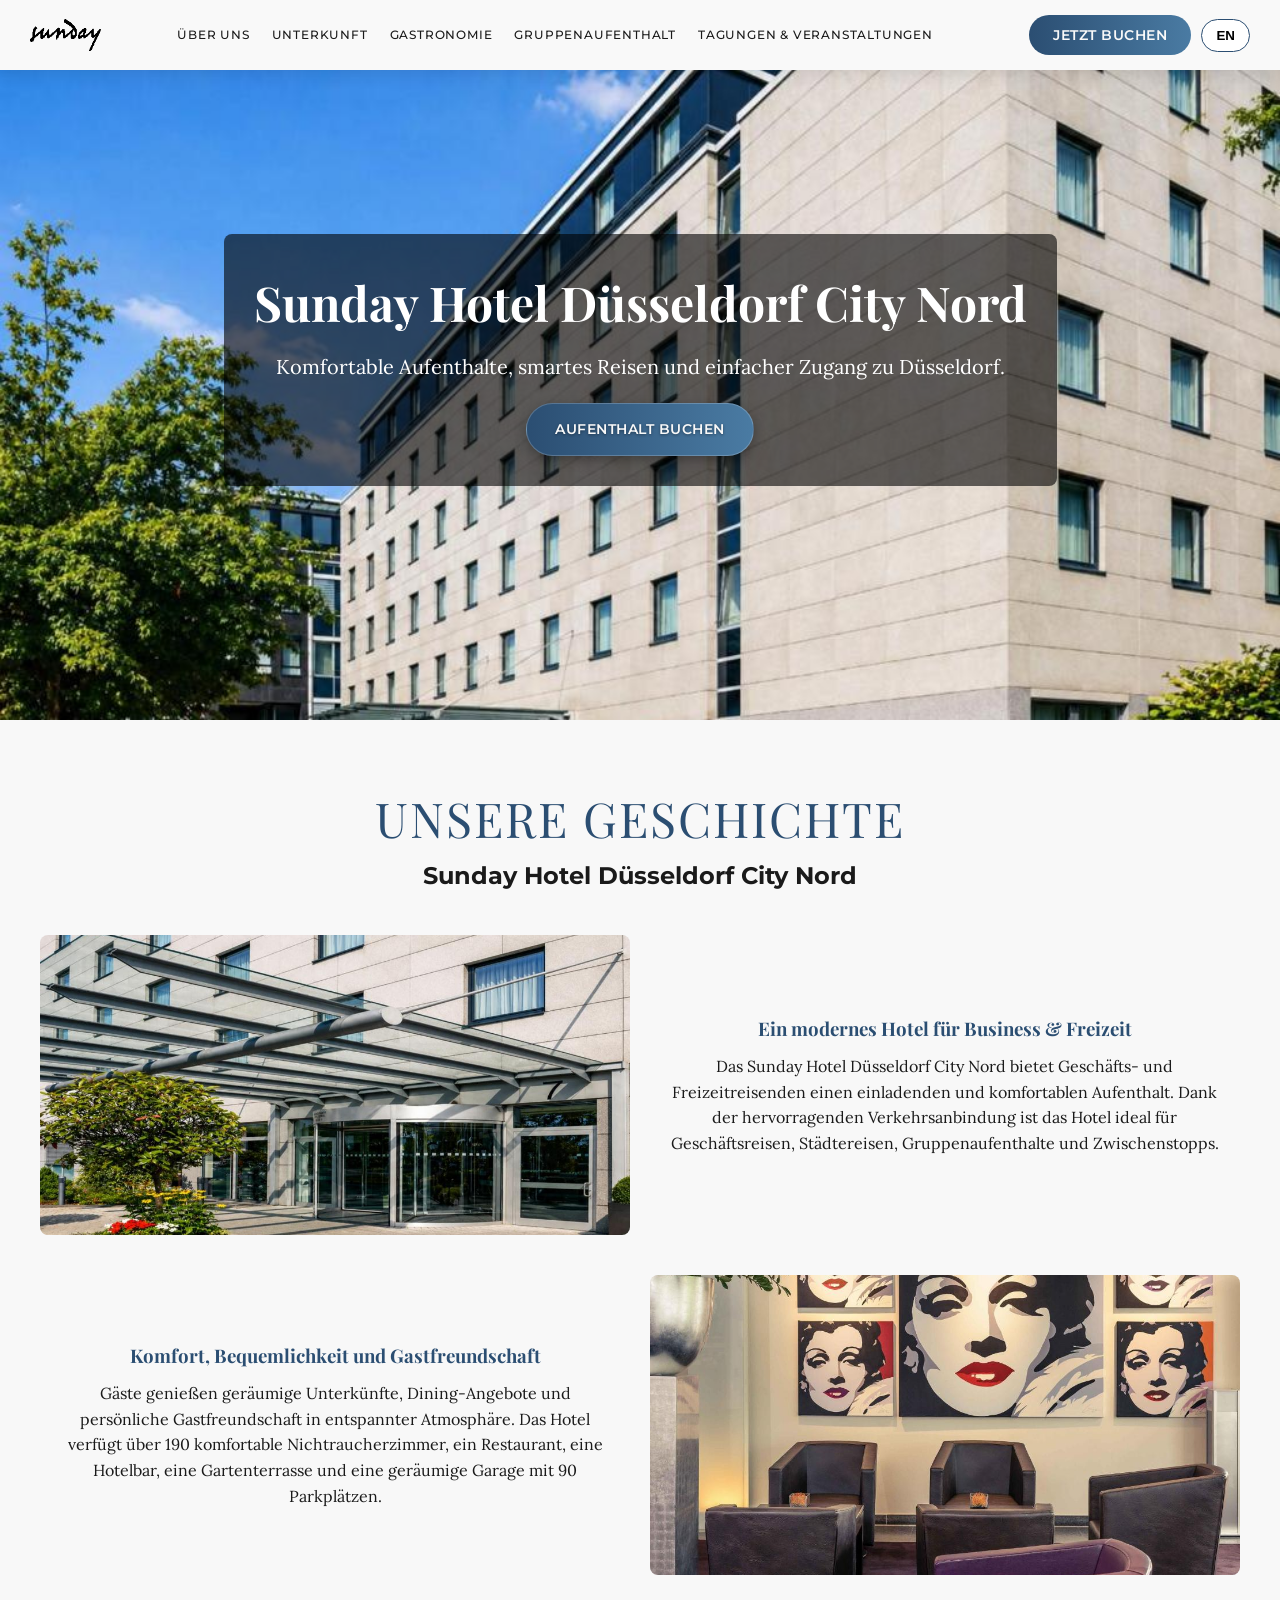
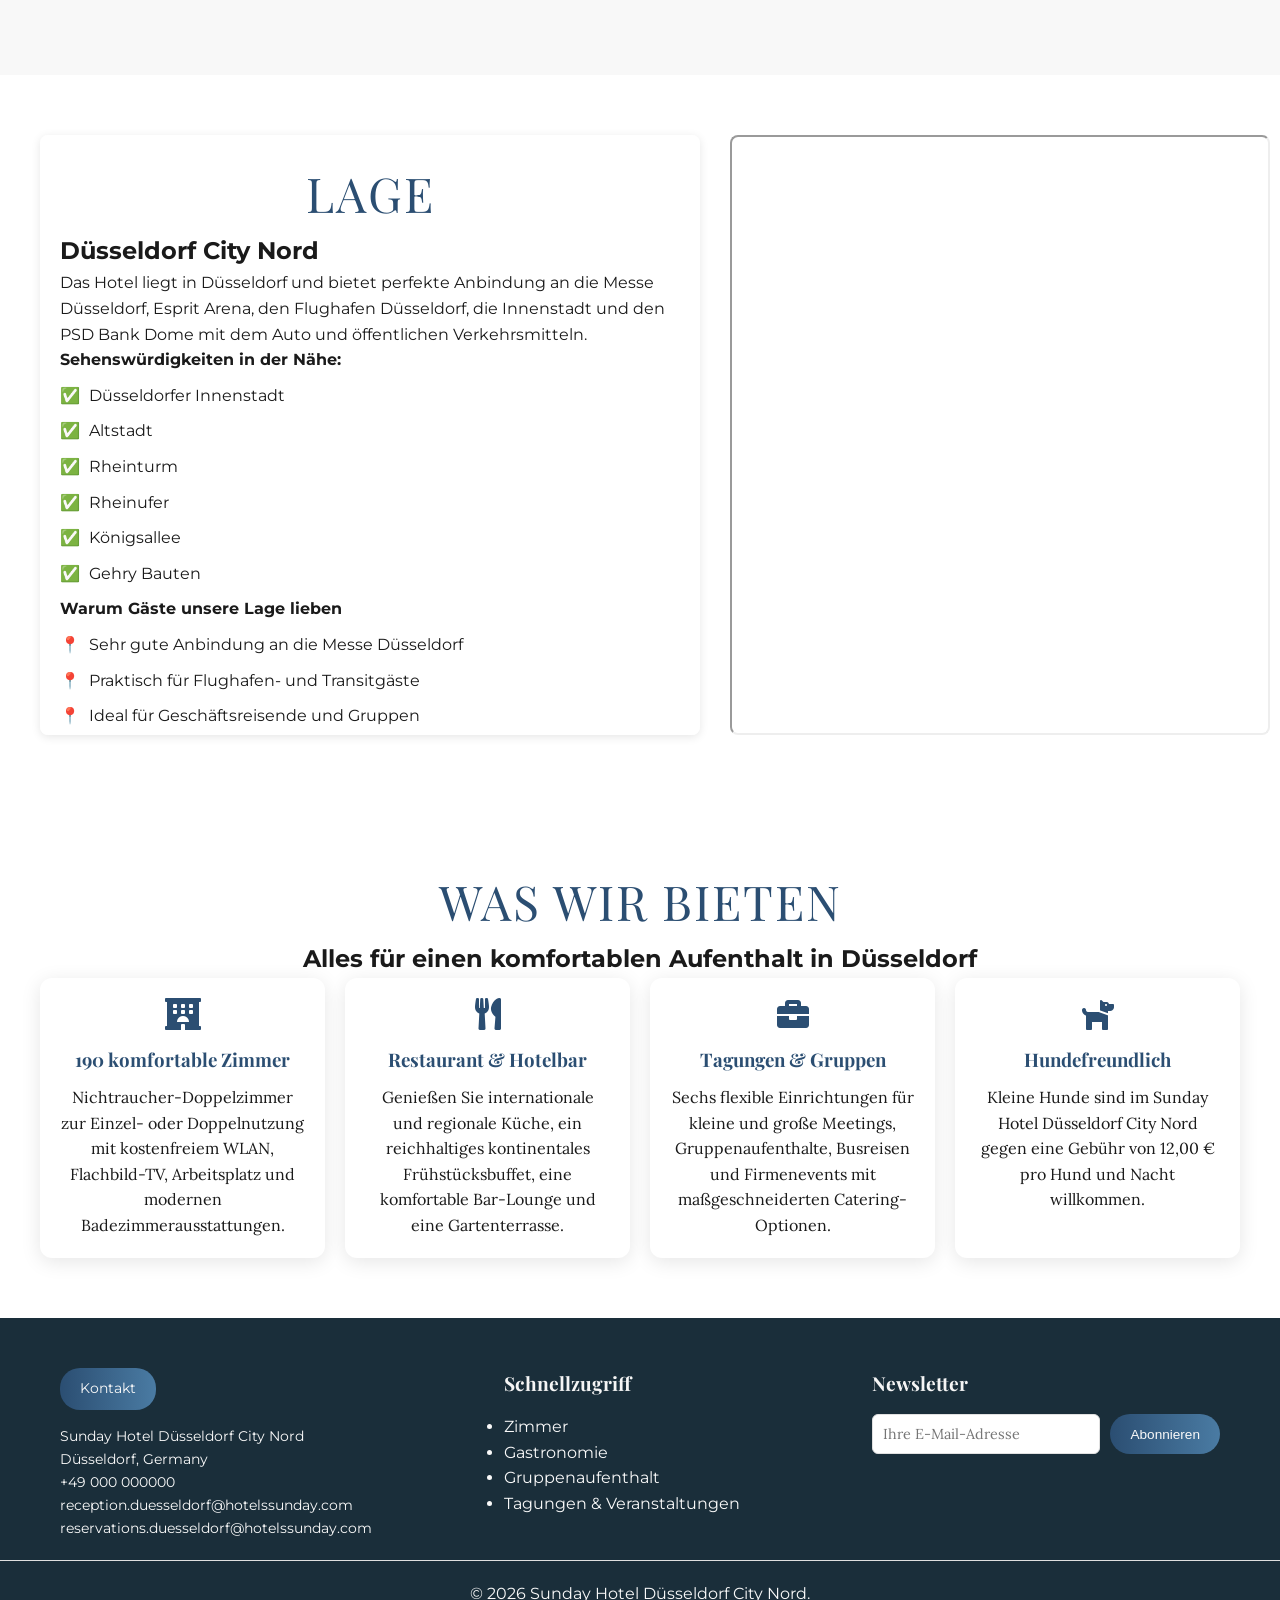
==== about.html @ 4dc704fd "update the website first time" ====
<!doctype html>
<html lang="en">
  <head>
    <meta charset="UTF-8" />
    <meta name="viewport" content="width=device-width, initial-scale=1.0" />

    <title data-key="about_page_title">About Sunday Hotel Düsseldorf City Nord</title>

    <meta
      name="description"
      content="Discover Sunday Hotel Düsseldorf City Nord – a modern 4-star hotel for business and leisure travellers with comfortable rooms, dining, meeting facilities, parking and excellent Düsseldorf connections."
      data-key="about_meta_description"
    />

    <link rel="stylesheet" href="style.css" />
    <link rel="stylesheet" href="about.css" />

    <link rel="preconnect" href="https://fonts.googleapis.com" />
    <link rel="preconnect" href="https://fonts.gstatic.com" crossorigin />

    <link
      href="https://fonts.googleapis.com/css2?family=Montserrat:wght@400;500;700&family=Playfair+Display:wght@600&family=Lora:wght@400;500&display=swap"
      rel="stylesheet"
    />

    <link
      rel="stylesheet"
      href="https://cdnjs.cloudflare.com/ajax/libs/font-awesome/5.15.4/css/all.min.css"
    />
  </head>

  <body>
    <div class="preloader">
      <div class="loader"></div>
    </div>

    <header class="site-header">
    <div class="header-container">
      <div class="logo">
        <a href="index.html">
          <img
            src="images/output-onlinepngtools.png"
            alt="Sunday Hotel Düsseldorf City Nord"
            data-key-alt="logo_alt"
          />
        </a>
      </div>

      <div class="nav-container">
        <nav class="main-navigation" aria-label="Main Navigation">
          <ul class="nav-menu">
            <li class="has-dropdown">
              <a href="#" aria-haspopup="true" data-key="nav_about">About</a>
              <ul class="dropdown-menu">
                <li><a href="about.html" data-key="nav_story">Our Story</a></li>
                <li><a href="contact.html" data-key="nav_contact">Contact Us</a></li>
                <!-- <li><a href="gastronomy.html" data-key="nav_gastronomy">Dining</a></li> -->
                <li><a href="tourist-attractions.html" data-key="nav_attractions">Tourist-Attractions</a></li>
                <li><a href="gallery.html" data-key="nav_gallery">Gallery</a></li>
              </ul>
            </li>

            <li class="has-dropdown">
              <a href="#" aria-haspopup="true" data-key="nav_accommodation">Accommodation</a>
              <ul class="dropdown-menu">
                <li><a href="rooms.html" data-key="nav_hotel">Rooms</a></li>
              </ul>
            </li>

            <!-- <li class="has-dropdown">
              <a href="#" aria-haspopup="true" data-key="nav_business">Business & Groups</a>
              <ul class="dropdown-menu">
                <li><a href="events.html" data-key="nav_events">Meetings & Events</a></li>
                <li><a href="group-stay.html" data-key="nav_groups">Group Enquiries</a></li>
              </ul>
            </li> -->
            <li><a href="gastronomy.html" data-key="nav_gastronomy">Dining</a></li>

            <li><a href="group-stay.html" data-key="nav_groups">Group Stay</a></li>
            <li><a href="events.html" data-key="nav_events">Meetings & Events</a></li>
          </ul>
        </nav>
      </div>

      <div class="nav-book">
        <a href="#" class="btn-book" data-key="book_now">Book Now</a>
        <button id="langToggle" class="lang-btn">DE</button>
      </div>

      <div class="mobile-menu-toggle">
        <span></span>
        <span></span>
        <span></span>
      </div>
    </div>
  </header>

    <section class="hero-section parallax">
      <div class="hero-content">
        <h1 data-key="about_hero_title">Sunday Hotel Düsseldorf City Nord</h1>

        <p data-key="about_hero_desc">
          Comfortable stays, smart travel and easy access to Düsseldorf.
        </p>

        <a href="#" class="btn-primary" data-key="hero_cta">Book Your Stay</a>
      </div>
    </section>

    <section class="history-section">
      <div class="section-label" data-key="about_section_story">Our Story</div>

      <h2 data-key="hero_title">Sunday Hotel Düsseldorf City Nord</h2>

      <div class="history-container">
        <div class="history-card">
          <img
            src="images/Hotel/hotel3.jpg"
            alt="Hotel Exterior"
            data-key-alt="alt_resort"
          />

          <div class="history-content">
            <h3 data-key="about_nature_title">A Modern Hotel for Business & Leisure</h3>

            <p data-key="about_nature_desc">
              Sunday Hotel Düsseldorf City Nord offers a welcoming and comfortable stay for both business and leisure travellers. Conveniently located with excellent transport connections, the hotel is ideal for work trips, city breaks, group stays and stopovers.
            </p>
          </div>
        </div>

        <div class="history-card reverse">
          <img
            src="images/Dining/dining7.jpg"
            alt="Comfortable Guest Room"
            data-key-alt="alt_room"
          />

          <div class="history-content">
            <h3 data-key="about_guest_title">Comfort, Convenience and Hospitality</h3>

            <p data-key="about_guest_desc">
              Guests can enjoy spacious accommodation, dining options and personalised hospitality in a relaxed atmosphere. The hotel features 190 comfortable non-smoking rooms, a restaurant, hotel bar, garden terrace and a spacious garage with 90 parking places.
            </p>
          </div>
        </div>
      </div>
    </section>

    <section class="location-section">
      <div class="location-container">
        <div class="location-sidebar">
          <div class="section-label" data-key="about_location_label">
            Location
          </div>

          <h2 data-key="about_location_title">Düsseldorf City Nord</h2>

          <p data-key="about_location_desc">
            Located in Düsseldorf, the hotel offers perfect access to Messe Düsseldorf, Esprit Arena, Düsseldorf Airport, the city centre and PSD Bank Dome by car and public transport.
          </p>

          <p>
            <strong data-key="about_nearby">Nearby Attractions:</strong>
          </p>

          <ul>
            <li data-key="about_attr1">Düsseldorf City Centre</li>
            <li data-key="about_attr2">Old Town</li>
            <li data-key="about_attr3">Rhein Tower</li>
            <li data-key="about_attr4">Banks of the Rhine</li>
            <li data-key="about_attr5">Königsallee</li>
            <li data-key="about_attr6">Gehry Bauten</li>
          </ul>

          <p>
            <strong data-key="about_why">Why Guests Love Our Location</strong>
          </p>

          <ul>
            <li data-key="about_why1">Excellent access to Messe Düsseldorf</li>
            <li data-key="about_why2">Convenient for airport and transit guests</li>
            <li data-key="about_why3">Ideal for business travellers and groups</li>
            <li data-key="about_why4">Easy access by car and public transport</li>
          </ul>
        </div>

        <div class="location-map">
          <iframe
          src="https://maps.google.com/maps?q=Mercure%20Hotel%20D%C3%BCsseldorf%20City%20Nord&t=&z=15&ie=UTF8&iwloc=&output=embed"
          loading="lazy"
        ></iframe>
        </div>
      </div>
    </section>

    <section class="values-section">
      <div class="section-label" data-key="about_values_label">
        What We Offer
      </div>

      <h2 data-key="about_values_title">Everything for a Comfortable Düsseldorf Stay</h2>

      <div class="values-container">
        <div class="value-card" data-animate>
          <i class="fas fa-hotel"></i>
          <h3 data-key="about_val1_title">190 Comfortable Rooms</h3>
          <p data-key="about_val1_desc">
            Non-smoking double rooms for single or double occupancy with free Wi-Fi, flat-screen TV, workspace desk and modern bathroom amenities.
          </p>
        </div>

        <div class="value-card" data-animate>
          <i class="fas fa-utensils"></i>
          <h3 data-key="about_val2_title">Restaurant & Hotel Bar</h3>
          <p data-key="about_val2_desc">
            Enjoy international and regional cuisine, a rich continental breakfast buffet, comfortable bar lounge and garden terrace.
          </p>
        </div>

        <div class="value-card" data-animate>
          <i class="fas fa-briefcase"></i>
          <h3 data-key="about_val3_title">Meetings & Groups</h3>
          <p data-key="about_val3_desc">
            Six flexible facilities for small and large meetings, group stays, coach tours and corporate events with tailored catering options.
          </p>
        </div>

        <div class="value-card" data-animate>
          <i class="fas fa-dog"></i>
          <h3 data-key="about_val4_title">Dog Friendly</h3>
          <p data-key="about_val4_desc">
            Small dogs are welcome at Sunday Hotel Düsseldorf City Nord for a charge of €12.00 per dog per night.
          </p>
        </div>
      </div>
    </section>

    <footer class="site-footer">
      <div class="footer-columns">
        <div class="footer-column">
          <a href="contact.html" class="footer-button" data-key="contact_us">Contact Us</a>
          <address>
            Sunday Hotel Düsseldorf City Nord<br />
            Düsseldorf, Germany<br />
            <a href="tel:+490000000000">+49 000 000000</a><br />
            <a href="mailto:reception.duesseldorf@hotelssunday.com">reception.duesseldorf@hotelssunday.com</a><br />
            <a href="mailto:reservations.duesseldorf@hotelssunday.com">reservations.duesseldorf@hotelssunday.com</a>
          </address>
        </div>

        <div class="footer-column">
          <h4 data-key="quick_links">Quick Links</h4>

          <ul>
            <li><a href="rooms.html" data-key="footer_rooms">Rooms</a></li>
          <li><a href="dining.html" data-key="footer_dining">Dining</a></li>
          <li><a href="group-stay.html" data-key="footer_groups">Group Stay</a></li>
          <li><a href="meetings.html" data-key="footer_meetings">Meetings & Events</a></li>
          </ul>
        </div>

        <div class="footer-column newsletter">
          <h4 data-key="newsletter">Newsletter</h4>
          <form action="#" method="POST" class="newsletter-form">
            <input
              type="email"
              name="email"
              placeholder="Your email address"
              required
              aria-label="Your Email"
              data-key-placeholder="newsletter_placeholder"
            />
            <button class="btn" type="submit" aria-label="Subscribe to Newsletter" data-key="subscribe">
              Subscribe
            </button>
            <input type="hidden" name="_captcha" value="false" />
            <input type="hidden" name="_subject" value="New Newsletter Signup!" />
          </form>
        </div>
      </div>

      <div class="footer-bottom">
        <p data-key="footer_copy">
          © 2026 Sunday Hotel Düsseldorf City Nord.
        </p>
    
      </div>
    </footer>

    <script src="script.js"></script>
    <script src="about.js"></script>
  </body>
</html>
---- style.css ----
:root {
  --primary-color: #2b4e72;
  --secondary-color: #1a2e3a;
  --accent-color: #d4a373;
  --light-color: #f9f9f9;
  --dark-color: #1a1a1a;
  --border-color: #e0e0e0;
  --transition: all 0.3s ease;
  --shadow-light: 0 4px 16px rgba(0, 0, 0, 0.1);
  --shadow-dark: 0 8px 24px rgba(0, 0, 0, 0.2);
  --header-height: 60px;
}

@import url("https://fonts.googleapis.com/css2?family=Montserrat:wght@400;500;700&family=Playfair+Display:wght@600&family=Lora:wght@400;500&display=swap");

* {
  margin: 0;
  padding: 0;
  box-sizing: border-box;
}

html,
body {
  width: 100%;
  max-width: 100vw;
  overflow-x: hidden;
  scroll-behavior: smooth;
}

body {
  font-family: "Montserrat", sans-serif;
  font-weight: 400;
  font-size: 1rem;
  line-height: 1.6;
  color: var(--dark-color);
  background: white;
  background-attachment: fixed;
  position: relative;
}

/* Preloader */
.preloader {
  position: fixed;
  top: 0;
  left: 0;
  width: 100%;
  height: 100%;
  background: var(--light-color);
  display: flex;
  align-items: center;
  justify-content: center;
  z-index: 9999;
  transition: opacity 0.5s ease;
}

.preloader.hidden {
  opacity: 0;
  pointer-events: none;
}

.loader {
  width: 50px;
  height: 50px;
  border: 5px solid var(--primary-color);
  border-top-color: transparent;
  border-radius: 50%;
  animation: spin 1s linear infinite;
}

@keyframes spin {
  to {
    transform: rotate(360deg);
  }
}

/* Header */
.site-header {
  position: fixed;
  top: 0;
  left: 0;
  width: 100%;
  z-index: 1000;
  background: var(--light-color);
  box-shadow: var(--shadow-light);
  transition: var(--transition);
}

.site-header.scrolled {
  background: rgba(249, 249, 249, 0.95);
  backdrop-filter: blur(10px);
}

.header-container {
  display: flex;
  align-items: center;
  justify-content: space-between;
  max-width: 1400px;
  margin: 0 auto;
  padding: 0 30px; /* remove vertical padding */
  height: 70px; /* fixed height */
}

.logo {
  display: flex;
  align-items: center;
  height: 100%;
}

.logo img {
  height: 32px; /* fixed height instead of max-height */
  width: auto;
  display: block;
}

.logo img:hover {
  transform: scale(1.1);
  filter: brightness(1.1);
}

.nav-container {
  flex: 1;
  min-width: 0;
  display: flex;
  align-items: center;
  justify-content: center;
  padding: 0 10px;
}

.nav-menu {
  display: flex;
  list-style: none;
  gap: 22px;
  margin: 0 auto;
  padding: 0;
  align-items: center;
  justify-content: center;
  flex-wrap: nowrap;
}

.main-navigation ul li a {
  color: var(--dark-color);
  font-weight: 500;
  font-size: 0.76rem;
  text-transform: uppercase;
  letter-spacing: 0.8px;
  text-decoration: none;
  position: relative;
  display: flex;
  align-items: center;
  height: 100%;
  white-space: nowrap;
  text-align: center;
}

.main-navigation ul li a::after {
  content: "";
  position: absolute;
  bottom: -4px;
  left: 0;
  width: 0;
  height: 2px;
  background: var(--primary-color);
  transition: var(--transition);
}

.main-navigation ul li a:hover::after,
.main-navigation ul li a:focus::after {
  width: 100%;
}

.nav-menu li.has-dropdown {
  position: relative;
}

.nav-menu li .dropdown-menu {
  display: none;
  position: absolute;
  top: 100%;
  left: 0;
  background: var(--light-color);
  border: 1px solid var(--border-color);
  min-width: 200px;
  border-radius: 8px;
  box-shadow: var(--shadow-light);
  z-index: 999;
  transform: translateY(10px);
  opacity: 0;
  transition: all 0.4s ease;
  flex-direction: column;
  align-items: flex-start;
  padding: 10px 0;
}

.nav-menu li.has-dropdown:hover .dropdown-menu,
.nav-menu li.has-dropdown:focus-within .dropdown-menu {
  display: flex;
  transform: translateY(0);
  opacity: 1;
}

.nav-menu li .dropdown-menu li {
  width: 100%;
}

.nav-menu li .dropdown-menu a {
  display: block;
  padding: 12px 20px;
  color: var(--dark-color);
  font-weight: 400;
  font-size: 0.85rem;
  text-transform: none;
  letter-spacing: 0.5px;
  transition: var(--transition);
}

.nav-menu li .dropdown-menu a:hover,
.nav-menu li .dropdown-menu a:focus {
  background: var(--accent-color);
  color: var(--light-color);
}

.nav-book {
  display: flex;
  align-items: center;
  gap: 10px;
  margin-left: 20px;
  flex-shrink: 0;
}

.nav-book a.btn-book {
  background: linear-gradient(90deg, var(--primary-color), #4a7ba3);
  color: var(--light-color);
  font-size: 0.87rem;
  font-weight: 600;
  text-transform: uppercase;
  letter-spacing: 0.5px;
  text-decoration: none;
  border: none;
  padding: 12px 24px;
  border-radius: 24px;
  position: relative;
  overflow: hidden;
  z-index: 1;
  transition: var(--transition);
  display: flex;
  align-items: center;
  height: 40px;
}

.nav-book a.btn-book:hover,
.nav-book a.btn-book:focus {
  background: linear-gradient(90deg, var(--accent-color), #e8c2a3);
  color: var(--dark-color);
  transform: translateY(-3px);
  box-shadow: var(--shadow-dark);
}

/* Mobile Menu Toggle */
.mobile-menu-toggle {
  display: none;
  flex-direction: column;
  justify-content: center;
  cursor: pointer;
  z-index: 1001;
  width: 40px;
  height: 40px;
  padding: 0;
  margin-left: 10px;
}

.mobile-menu-toggle span {
  width: 30px;
  height: 4px;
  background: var(--accent-color);
  margin: 4px 0;
  transition: var(--transition);
}

.mobile-menu-toggle.active span:nth-child(1) {
  transform: rotate(45deg) translate(5px, 5px);
}

.mobile-menu-toggle.active span:nth-child(2) {
  opacity: 0;
}

.mobile-menu-toggle.active span:nth-child(3) {
  transform: rotate(-45deg) translate(5px, -5px);
}

/* Hero Slider */
.hero-slider {
  position: relative;
  height: calc(100vh - 60px);
  max-height: 650px;
  margin-top: 70px;
  overflow: hidden;
}

.slider-container {
  height: 100%;
  width: 100%;
  position: relative;
}

.slide {
  position: absolute;
  top: 0;
  left: 0;
  width: 100%;
  height: 100%;
  display: none;
  will-change: transform;
}

.slide.active {
  display: block;
}

.slide img {
  width: 100%;
  height: 100%;
  object-fit: cover;
  object-position: center;
  transform: scale(1.05);
  transition: transform 4s ease-in-out;
  will-change: transform;
  image-rendering: -webkit-optimize-contrast;
  image-rendering: crisp-edges;
}

.slide.active img {
  transform: scale(1);
}

.slide::after {
  content: "";
  position: absolute;
  top: 0;
  left: 0;
  width: 100%;
  height: 100%;
  background: rgba(0, 0, 0, 0.2);
  z-index: 1;
}

.slide-content {
  position: absolute;
  top: 38%;
  left: 50%;
  transform: translate(-50%, -30%);
  text-align: center;
  color: var(--light-color);
  width: 999px;
  padding: 25px;
  z-index: 2;
}

.slide-content h1 {
  font-family: "Playfair Display", serif;
  font-size: clamp(2.5rem, 5vw, 3.2rem);
  font-weight: 700;
  margin-bottom: 20px;
  color: #fff;
  text-align: center;
  text-shadow:
    0 2px 4px rgba(0, 0, 0, 0.8),
    0 4px 8px rgba(0, 0, 0, 0.6);
  letter-spacing: 0.5px;
  -webkit-text-stroke: 0.5px rgba(0, 0, 0, 0.3);
}

.slide-content p {
  font-family: "Montserrat", sans-serif;
  font-size: clamp(0.9rem, 1.8vw, 1.05rem);
  background: rgba(0, 0, 0, 0.4);
  color: #f2f2f2;
  padding: 0.75rem 1.25rem;
  border-radius: 10px;
  margin-bottom: 16px;
  line-height: 1.6;
  border: 1px solid rgba(255, 255, 255, 0.15);
  text-shadow: 0 1px 2px rgba(0, 0, 0, 0.6);
  backdrop-filter: blur(2px);
}

.btn-primary {
  margin: 0 10px;
  display: inline-block;
  background: linear-gradient(90deg, var(--primary-color), #4a7ba3);
  color: var(--light-color);
  text-shadow: 0 1px 3px rgba(0, 0, 0, 0.4);
  padding: 14px 28px;
  border-radius: 28px;
  font-size: 0.875rem;
  font-weight: 600;
  text-transform: uppercase;
  letter-spacing: 0.5px;
  box-shadow: 0 4px 12px rgba(0, 0, 0, 0.3);
  border: 1px solid rgba(255, 255, 255, 0.2);
  text-decoration: none;
  transition: var(--transition);
}

.btn-primary:hover,
.btn-primary:focus {
  background: linear-gradient(90deg, var(--accent-color), #e8c2a3);
  color: var(--dark-color);
  transform: translateY(-3px);
  box-shadow: var(--shadow-dark);
}

.slider-controls {
  position: absolute;
  top: 50%;
  width: 100%;
  display: flex;
  justify-content: space-between;
  padding: 0 20px;
  transform: translateY(-50%);
}

.slider-controls button {
  background: rgba(249, 249, 249, 0.7);
  border: none;
  width: 40px;
  height: 40px;
  border-radius: 50%;
  cursor: pointer;
  font-size: 1.25rem;
  color: var(--dark-color);
  transition: var(--transition);
}

.slider-controls button:hover,
.slider-controls button:focus {
  background: var(--light-color);
}

.slider-dots {
  position: absolute;
  bottom: 20px;
  left: 50%;
  transform: translateX(-50%);
  display: flex;
  gap: 8px;
}

.dot {
  width: 10px;
  height: 10px;
  border-radius: 50%;
  background: rgba(249, 249, 249, 0.5);
  cursor: pointer;
  transition: var(--transition);
}

.dot.active {
  background: var(--light-color);
}

/* Section Transition Quote */
.section-transition-quote {
  padding: 50px 20px;
  background: linear-gradient(
    120deg,
    var(--light-color) 80%,
    var(--primary-color) 100%
  );
  text-align: center;
  position: relative;
  overflow: hidden;
}

.quote-box {
  max-width: 900px;
  margin: 0 auto;
  padding: 25px;
  background: rgba(255, 255, 255, 0.95);
  border-radius: 12px;
  box-shadow: var(--shadow-light);
  border: 2px solid var(--primary-color);
  backdrop-filter: blur(4px);
}

.quote-text {
  font-family: "Playfair Display", serif;
  font-size: clamp(1rem, 2vw, 1.3rem);
  font-style: italic;
  background: linear-gradient(90deg, var(--primary-color), #4a7ba3);
  background-clip: text;
  -webkit-background-clip: text;
  color: transparent;
}

/* Highlights Showcase */
.highlights-showcase {
  padding: 80px 0 80px 60px;
  background: var(--light-color);
  position: relative;
}

.highlights-showcase::before {
  content: "";
  position: absolute;
  top: 60px;
  left: 20px;
  width: 30px;
  height: calc(100% - 120px);
  background: linear-gradient(
    180deg,
    var(--secondary-color),
    var(--primary-color)
  );
  border-radius: 4px;
}

.section-label {
  font-family: "Playfair Display", serif;
  font-size: 3rem;
  color: var(--primary-color);
  text-transform: uppercase;
  letter-spacing: 2px;
  text-align: center;
}

.highlight-grid {
  display: grid;
  grid-template-columns: repeat(auto-fit, minmax(280px, 1fr));
  gap: 30px;
  max-width: 1200px;
  margin: 0 auto;
}

.highlight-card {
  border-radius: 12px;
  overflow: hidden;
  box-shadow: var(--shadow-light);
  transition: var(--transition);
  position: relative;
}

.highlight-card:hover {
  transform: translateY(-10px) rotate(2deg);
  box-shadow: var(--shadow-dark);
}

.highlight-card img {
  width: 100%;
  height: 280px;
  object-fit: cover;
  transition: transform 0.5s ease;
}

.highlight-card:hover img {
  transform: scale(1.1);
}

.highlight-overlay {
  position: absolute;
  inset: 0;
  background: linear-gradient(
    180deg,
    rgba(43, 78, 114, 0.7),
    rgba(0, 0, 0, 0.5)
  );
  opacity: 0;
  display: flex;
  align-items: center;
  justify-content: center;
  transition: var(--transition);
}

.highlight-card:hover .highlight-overlay {
  opacity: 1;
}

.highlight-title {
  font-family: "Playfair Display", serif;
  font-size: clamp(1.3rem, 2vw, 1.6rem);
  color: var(--light-color);
  text-align: center;
}

/* Magazine Sections */
.magazine-section {
  display: flex;
  align-items: flex-start;
  max-width: 1200px;
  margin: 60px auto;
  padding: 0 20px;
  gap: 40px;
}

.magazine-section.reverse {
  flex-direction: row-reverse;
}

.single-banner {
  flex: 0 0 50%;
  position: relative;
}

.single-banner img {
  width: 100%;
  height: 400px;
  object-fit: fill;
  object-position: center;
  border-radius: 12px;
  box-shadow: var(--shadow-light);
  image-rendering: auto;
  display: block;
}

.magazine-content {
  flex: 0 0 50%;
  padding: 20px;
  text-align: center;
}

.magazine-content h2 {
  font-family: "Playfair Display", serif;
  font-size: clamp(1.8rem, 3vw, 2.2rem);
  color: var(--secondary-color);
  margin-bottom: 15px;
}

.magazine-content p {
  font-family: "Lora", serif;
  font-size: 1rem;
  color: var(--dark-color);
  margin-bottom: 20px;
}

/* Wedding Section */
/* Wedding Section */
.wedding-section {
  padding: 100px 20px;
  background: url("https://images.unsplash.com/photo-1519225421980-715cb0215aed?ixlib=rb-4.0.3&auto=format&fit=crop&w=1920&q=80")
    no-repeat center center/cover;
  background-attachment: fixed;
  position: relative;
  overflow: hidden;
  min-height: 800px;
}

.wedding-section::before {
  content: "";
  position: absolute;
  top: 0;
  left: 0;
  width: 100%;
  height: 100%;
  background: linear-gradient(
    180deg,
    rgba(249, 249, 249, 0.85),
    rgba(249, 249, 249, 0.9)
  );
  z-index: 1;
}

.wedding-content {
  max-width: 900px;
  margin: 0 auto 60px;
  text-align: center;
  position: relative;
  z-index: 2;
}

.wedding-content h2 {
  font-family: "Playfair Display", serif;
  font-size: clamp(2.2rem, 4vw, 2.8rem);
  color: var(--secondary-color);
  margin-bottom: 25px;
  text-shadow: 0 1px 4px rgba(0, 0, 0, 0.2);
}

.wedding-content p {
  font-family: "Lora", serif;
  font-size: 1.1rem;
  color: var(--dark-color);
  line-height: 1.8;
  max-width: 700px;
  margin: 0 auto 20px;
}

.wedding-spaces {
  display: grid;
  grid-template-columns: repeat(auto-fit, minmax(320px, 1fr));
  gap: 40px;
  max-width: 1200px;
  margin: 0 auto 60px;
  position: relative;
  z-index: 2;
}

.wedding-space {
  border-radius: 16px;
  overflow: hidden;
  box-shadow: var(--shadow-light);
  transition:
    transform 0.4s ease,
    box-shadow 0.4s ease;
  background: var(--light-color);
}

.wedding-space:hover {
  transform: translateY(-12px) scale(1.02);
  box-shadow: var(--shadow-dark);
}

.wedding-space-image {
  position: relative;
  overflow: hidden;
}

.wedding-space img {
  width: 100%;
  height: 280px;
  object-fit: cover;
  object-position: center;
  image-rendering: auto;
  transition: transform 0.5s ease;
}

.wedding-space:hover img {
  transform: scale(1.1);
}

.wedding-space-content {
  padding: 25px;
  text-align: center;
}

.wedding-space h3 {
  font-family: "Playfair Display", serif;
  font-size: 1.5rem;
  color: var(--dark-color);
  margin-bottom: 15px;
}

.wedding-space p {
  font-family: "Lora", serif;
  font-size: 1rem;
  color: var(--dark-color);
  line-height: 1.7;
}

/* Things To Do Section */
.things-section {
  padding: 60px 20px;
  background: var(--light-color);
}

.things-grid {
  display: grid;
  grid-template-columns: repeat(auto-fit, minmax(280px, 1fr));
  gap: 20px;
  max-width: 1200px;
  margin: 0 auto;
}

.thing-card {
  border-radius: 12px;
  overflow: hidden;
  box-shadow: var(--shadow-light);
  transition: var(--transition);
  position: relative;
}

.thing-card:hover {
  transform: translateY(-10px);
  box-shadow: var(--shadow-dark);
}

.thing-card img {
  width: 100%;
  height: 200px;
  object-fit: cover;
  transition: transform 0.5s ease;
}

.thing-card:hover img {
  transform: scale(1.1);
}

.thing-info {
  padding: 15px;
  background: var(--light-color);
  text-align: center;
}

.thing-info a {
  color: var(--primary-color);
  text-decoration: none;
  font-weight: 500;
  font-family: "Lora", serif;
}

.thing-info a:hover {
  text-decoration: underline;
}

/* Transportation Section */
.transportation-section {
  padding: 60px 20px;
  text-align: center;
}

.transport-accordion {
  max-width: 800px;
  margin: 20px auto;
}

.accordion-item {
  margin-bottom: 10px;
}

.accordion-toggle {
  width: 100%;
  padding: 15px;
  background: #fff;
  border: 1px solid var(--primary-color);
  font-family: "Montserrat", sans-serif;
  font-size: 1.1rem;
  cursor: pointer;
  text-align: left;
  transition: background 0.3s;
}

.accordion-toggle:hover,
.accordion-toggle.active {
  background: var(--primary-color);
  color: #fff;
}

.accordion-content {
  display: none;
  padding: 20px;
  background: #fff;
  border: 1px solid #ddd;
  border-top: none;
  font-family: "Lora", serif;
}

.accordion-content.active {
  display: block;
}

/* Pet Policy Section */
.pet-policy-section {
  padding: 60px 20px;
  background: var(--light-color);
  text-align: center;
}

.pet-policy-section h2 {
  font-family: "Playfair Display", serif;
  font-size: clamp(2rem, 3vw, 2.5rem);
  color: var(--secondary-color);
  margin-bottom: 20px;
}

.pet-policy-section p {
  font-family: "Lora", serif;
  font-size: 1rem;
  max-width: 800px;
  margin: 0 auto 20px;
}

/* Map Section */
.map-container {
  margin: 20px auto;
  max-width: 800px;
  height: 350px;
}

.map-container iframe {
  border-radius: 8px;
  width: 100%;
  height: 100%;
  display: block;
}

/* Footer */
.site-footer {
  padding: 50px 0 20px;
  background: var(--secondary-color);
  color: var(--light-color);
}

.footer-columns {
  display: flex;
  justify-content: space-between;
  gap: 40px;
  max-width: 1200px;
  margin: 0 auto 20px;
  padding: 0 20px;
}

.footer-column.contact-column {
  flex: 0 0 30%;
  margin-right: 40px;
}

.footer-column.quick-links-column {
  flex: 0 0 25%;
  text-align: center;
}

.footer-column.newsletter {
  flex: 0 0 30%;
}

.footer-column h4 {
  font-family: "Playfair Display", serif;
  font-size: 1.2rem;
  color: whitesmoke;
  margin-bottom: 15px;
}

.footer-column address {
  font-style: normal;
  font-size: 0.9rem;
}

.footer-column a {
  color: var(--light-color);
  text-decoration: none;
  transition: var(--transition);
}

.footer-column a:hover {
  color: var(--accent-color);
}

.footer-button {
  display: inline-block;
  background: linear-gradient(90deg, var(--primary-color), #4a7ba3);
  color: var(--light-color);
  padding: 10px 20px;
  border-radius: 20px;
  font-size: 0.85rem;
  margin-bottom: 15px;
}

.newsletter-form {
  display: flex;
  gap: 10px;
}

.newsletter-form input {
  padding: 10px;
  border: 1px solid var(--border-color);
  border-radius: 6px;
  font-family: "Lora", serif;
  font-size: 0.9rem;
  flex: 1;
}

.newsletter-form button {
  background: linear-gradient(90deg, var(--primary-color), #4a7ba3);
  color: var(--light-color);
  padding: 10px 20px;
  border-radius: 20px;
  font-size: 0.85rem;
  border: none;
  cursor: pointer;
  transition: var(--transition);
}

.newsletter-form button:hover,
.newsletter-form button:focus {
  background: linear-gradient(90deg, var(--accent-color), #e8c2a3);
  color: var(--dark-color);
}

.footer-bottom {
  text-align: center;
  padding-top: 20px;
  border-top: 1px solid var(--border-color);
}

.footer-legal {
  list-style: none;
  display: flex;
  justify-content: center;
  gap: 15px;
  margin-top: 10px;
}

.footer-legal a {
  font-size: 0.85rem;
  color: var(--primary-color);
}

/* Responsive Styles */
@media (max-width: 992px) {
  .highlight-grid,
  .things-grid {
    grid-template-columns: repeat(auto-fit, minmax(250px, 1fr));
  }

  .magazine-section {
    flex-direction: column;
    align-items: center;
  }

  .magazine-section.reverse {
    flex-direction: column;
  }

  .magazine-content {
    flex: 0 0 100%;
    padding: 15px;
  }

  .magazine-content h2 {
    font-size: clamp(1.6rem, 2.8vw, 2rem);
  }

  .magazine-content p {
    font-size: 0.95rem;
  }

  .footer-columns {
    flex-direction: column;
    align-items: center;
    text-align: center;
  }

  .footer-column.contact-column {
    margin-right: 0;
  }

  .footer-column.quick-links-column {
    margin: 20px 0;
  }
}

@media (max-width: 768px) {
  .header-container {
    flex-wrap: wrap;
    justify-content: space-between;
    padding: 0 15px;
    height: auto;
    min-height: var(--header-height);
  }

  .nav-container {
    display: none;
    position: fixed;
    top: 0;
    left: 0;
    width: 100%;
    height: 100vh;
    background: var(--light-color);
    padding: 80px 20px;
    z-index: 1000;
  }

  .nav-container.active {
    display: block;
  }

  .nav-menu {
    flex-direction: column;
    align-items: center;
    gap: 20px;
    margin-left: 0;
  }

  .nav-menu li .dropdown-menu {
    position: static;
    width: 100%;
    transform: translateY(0);
    opacity: 1;
    display: none;
    border: none;
    box-shadow: none;
    background: transparent;
    padding: 10px 0;
  }

  .nav-menu li.has-dropdown.active .dropdown-menu {
    display: flex;
  }

  .nav-menu li .dropdown-menu a {
    text-align: center;
    padding: 10px 15px;
    font-size: 0.9rem;
  }

  .nav-book {
    margin: 10px auto;
    text-align: center;
  }

  .nav-book a.btn-book {
    width: 100%;
    max-width: 200px;
    padding: 10px 24px;
    height: 40px;
  }

  .mobile-menu-toggle {
    display: flex;
  }

  .slide-content {
    padding: 15px;
    background: rgba(0, 0, 0, 0.55);
    width: 90vw;
  }

  .slide-content h1 {
    font-size: clamp(1.5rem, 3vw, 1.75rem);
    text-shadow: 0 2px 5px rgba(0, 0, 0, 0.7);
    -webkit-text-stroke: 0.3px rgba(0, 0, 0, 0.3);
  }

  .slide-content p {
    font-size: clamp(0.75rem, 1.5vw, 0.875rem);
    padding: 10px 15px;
    text-shadow: 0 2px 4px rgba(0, 0, 0, 0.6);
    background: rgba(0, 0, 0, 0.6);
  }

  .btn-primary {
    padding: 10px 20px;
    font-size: 0.75rem;
    text-shadow: 0 1px 2px rgba(0, 0, 0, 0.4);
  }
}

@media (max-width: 600px) {
  .slide-content h1 {
    font-size: clamp(1.5rem, 3vw, 1.75rem);
    text-shadow: 0 2px 5px rgba(0, 0, 0, 0.7);
    -webkit-text-stroke: 0.3px rgba(0, 0, 0, 0.3);
  }

  .slide-content p {
    font-size: clamp(0.75rem, 1.5vw, 0.875rem);
    padding: 10px 15px;
    text-shadow: 0 2px 4px rgba(0, 0, 0, 0.6);
    background: rgba(0, 0, 0, 0.6);
  }

  .btn-primary {
    padding: 10px 20px;
    font-size: 0.75rem;
    text-shadow: 0 1px 2px rgba(0, 0, 0, 0.4);
  }
}

/* Modal Styles */
.modal {
  position: fixed;
  top: 0;
  left: 0;
  width: 100%;
  height: 100%;
  background: rgba(0, 0, 0, 0.8);
  display: none;
  align-items: center;
  justify-content: center;
  z-index: 1000;
}

.modal.active {
  display: flex;
}

.modal-content {
  background: var(--light-color);
  padding: 20px;
  border-radius: 12px;
  max-width: 90%;
  max-height: 90%;
  overflow: auto;
  position: relative;
  text-align: center;
}

.modal-content img {
  max-width: 100%;
  height: auto;
}

.modal-content p {
  font-family: "Lora", serif;
  font-size: 1rem;
  color: var(--dark-color);
  margin: 15px 0;
}

.modal-content button {
  margin-top: 15px;
  background: var(--primary-color);
  color: var(--light-color);
  padding: 10px 20px;
  border-radius: 20px;
  border: none;
  cursor: pointer;
  transition: var(--transition);
}

.modal-content button:hover,
.modal-content button:focus {
  background: var(--accent-color);
  color: var(--dark-color);
}

.slider-controls {
  position: absolute;
  top: 50%;
  left: 0;
  width: 100%;
  display: flex;
  justify-content: space-between;
  transform: translateY(-50%);
  z-index: 10;
  padding: 0 20px;
}

.prev-slide,
.next-slide {
  width: 44px;
  height: 44px;
  border-radius: 50%;
  border: none;
  background: rgba(255, 255, 255, 0.8);
  cursor: pointer;
}

.lang-btn {
  margin-left: 0;
  padding: 8px 14px;
  border-radius: 20px;
  border: 1px solid var(--primary-color);
  background: white;
  cursor: pointer;
  font-weight: 600;
  flex-shrink: 0;
}


.nav-menu li.has-dropdown {
  position: relative;
}

.dropdown-menu {
  left: 50%;
  transform: translateX(-50%) translateY(10px);
}
---- about.css ----
/* Hero Section */
.hero-section {
    position: relative;
    height: 80vh;
    background: url('images/Hotel/hotel1.jpg');
    background-size: contain;
    background-repeat: no-repeat;
    background-position: center center;
    display: flex;
    align-items: center;
    justify-content: center;
    text-align: center;
}

.hero-section.parallax {
    background-attachment: fixed;
    background-size: cover;
}

.hero-content {
    background: rgba(0, 0, 0, 0.6);
    padding: 30px;
    border-radius: 8px;
    color: #fff;
}

.hero-content h1 {
    font-family: 'Playfair Display', serif;
    font-size: 3rem;
    margin-bottom: 10px;
}

.hero-content p {
    font-family: 'Lora', serif;
    font-size: 1.25rem;
    margin-bottom: 20px;
}

@media (max-width: 768px) {
    .hero-section {
        height: 60vh;
    }
    .hero-content h1 {
        font-size: 2rem;
    }
}

/* History Section */
.history-section {
    padding: 60px 20px;
    background-color: #f8f8f8;
    text-align: center;
}

.history-container {
    max-width: 1200px;
    margin: 0 auto;
}

.history-card {
    display: flex;
    align-items: center;
    margin: 40px 0;
    gap: 20px;
}

.history-card.reverse {
    flex-direction: row-reverse;
}

.history-card img {
    width: 50%;
    height: 300px;
    object-fit: cover;
    border-radius: 8px;
}

.history-content {
    width: 50%;
    padding: 20px;
    font-family: 'Lora', serif;
}

.history-content h3 {
    font-family: 'Playfair Display', serif;
    color: var(--primary-color);
    margin-bottom: 10px;
}

@media (max-width: 768px) {
    .history-card, .history-card.reverse {
        flex-direction: column;
    }
    .history-card img, .history-content {
        width: 100%;
    }
}

/* Location Section */
.location-section {
    padding: 60px 20px;
}

.location-container {
    display: grid;
    grid-template-columns: 55% 45%;
    align-items: start;
    gap: 30px;
    max-width: 1200px;
    margin: 0 auto;
}

.location-sidebar {
    padding: 20px;
    background: #fff;
    border-radius: 8px;
    box-shadow: 0 2px 10px rgba(0, 0, 0, 0.1);
    max-height: 600px;
    overflow-y: auto;
}

.location-sidebar ul {
    list-style: none;
    padding: 0;
}

.location-sidebar li {
    margin: 10px 0;
}

.location-sidebar li::before {
    content: '📍 ';
    margin-right: 5px;
}

.location-sidebar p:nth-of-type(2) + ul li::before {
    content: '✅ ';
}

.location-map {
    width: 100%;
}

.location-map iframe {
    width: 100%;
    height: 600px;
    border-radius: 8px;
}

@media (max-width: 992px) {
    .location-container {
        grid-template-columns: 1fr;
    }
    .location-sidebar {
        max-height: none;
        overflow-y: visible;
    }
}

@media (max-width: 768px) {
    .location-container {
        flex-direction: column;
    }
    .location-sidebar, .location-map {
        width: 100%;
    }
    .location-map iframe {
        height: 400px;
    }
}

/* Values Section */
.values-section {
    padding: 60px 20px;
    text-align: center;
}

.values-container {
    max-width: 1200px;
    margin: 0 auto;
    display: grid;
    grid-template-columns: repeat(auto-fit, minmax(250px, 1fr));
    gap: 20px;
}

.value-card {
    background: #fff;
    border-radius: 12px;
    box-shadow: 0 4px 20px rgba(0, 0, 0, 0.1);
    padding: 20px;
    transition: transform 0.3s;
}

.value-card:hover {
    transform: translateY(-10px);
}

.value-card i {
    font-size: 2rem;
    color: var(--primary-color);
    margin-bottom: 15px;
}

.value-card h3 {
    font-family: 'Playfair Display', serif;
    color: var(--primary-color);
    margin-bottom: 10px;
}

.value-card p {
    font-family: 'Lora', serif;
}

.value-card[data-animate] {
    opacity: 0;
    transform: translateY(20px);
    transition: opacity 0.5s ease, transform 0.5s ease;
}

.value-card[data-animate].visible {
    opacity: 1;
    transform: translateY(0);
}

/* Transportation Section */
.transportation-section {
    padding: 60px 20px;
    background: var(--light-color);
    text-align: center;
}

.transport-accordion {
    max-width: 800px;
    margin: 20px auto;
}

.accordion-item {
    margin-bottom: 10px;
}

.accordion-toggle {
    width: 100%;
    padding: 15px;
    background: #fff;
    border: 1px solid var(--primary-color);
    font-family: 'Montserrat', sans-serif;
    font-size: 1.1rem;
    cursor: pointer;
    text-align: left;
    transition: background 0.3s ease, color 0.3s ease;
}

.accordion-toggle:hover, .accordion-toggle.active {
    background: var(--primary-color);
    color: #fff;
}

.accordion-content {
    display: none;
    padding: 20px;
    background: #fff;
    border: 1px solid var(--border-color);
    border-top: none;
    font-family: 'Lora', serif;
    font-size: 1rem;
    line-height: 1.7;
    transition: max-height 0.3s ease;
}

.accordion-content.active {
    display: block;
    max-height: 500px;
}

.map-container {
    margin: 20px auto;
    max-width: 800px;
    height: 350px;
    margin-bottom: 40px;
}

.map-container iframe {
    border-radius: 8px;
    width: 100%;
    height: 100%;
    display: block;
}
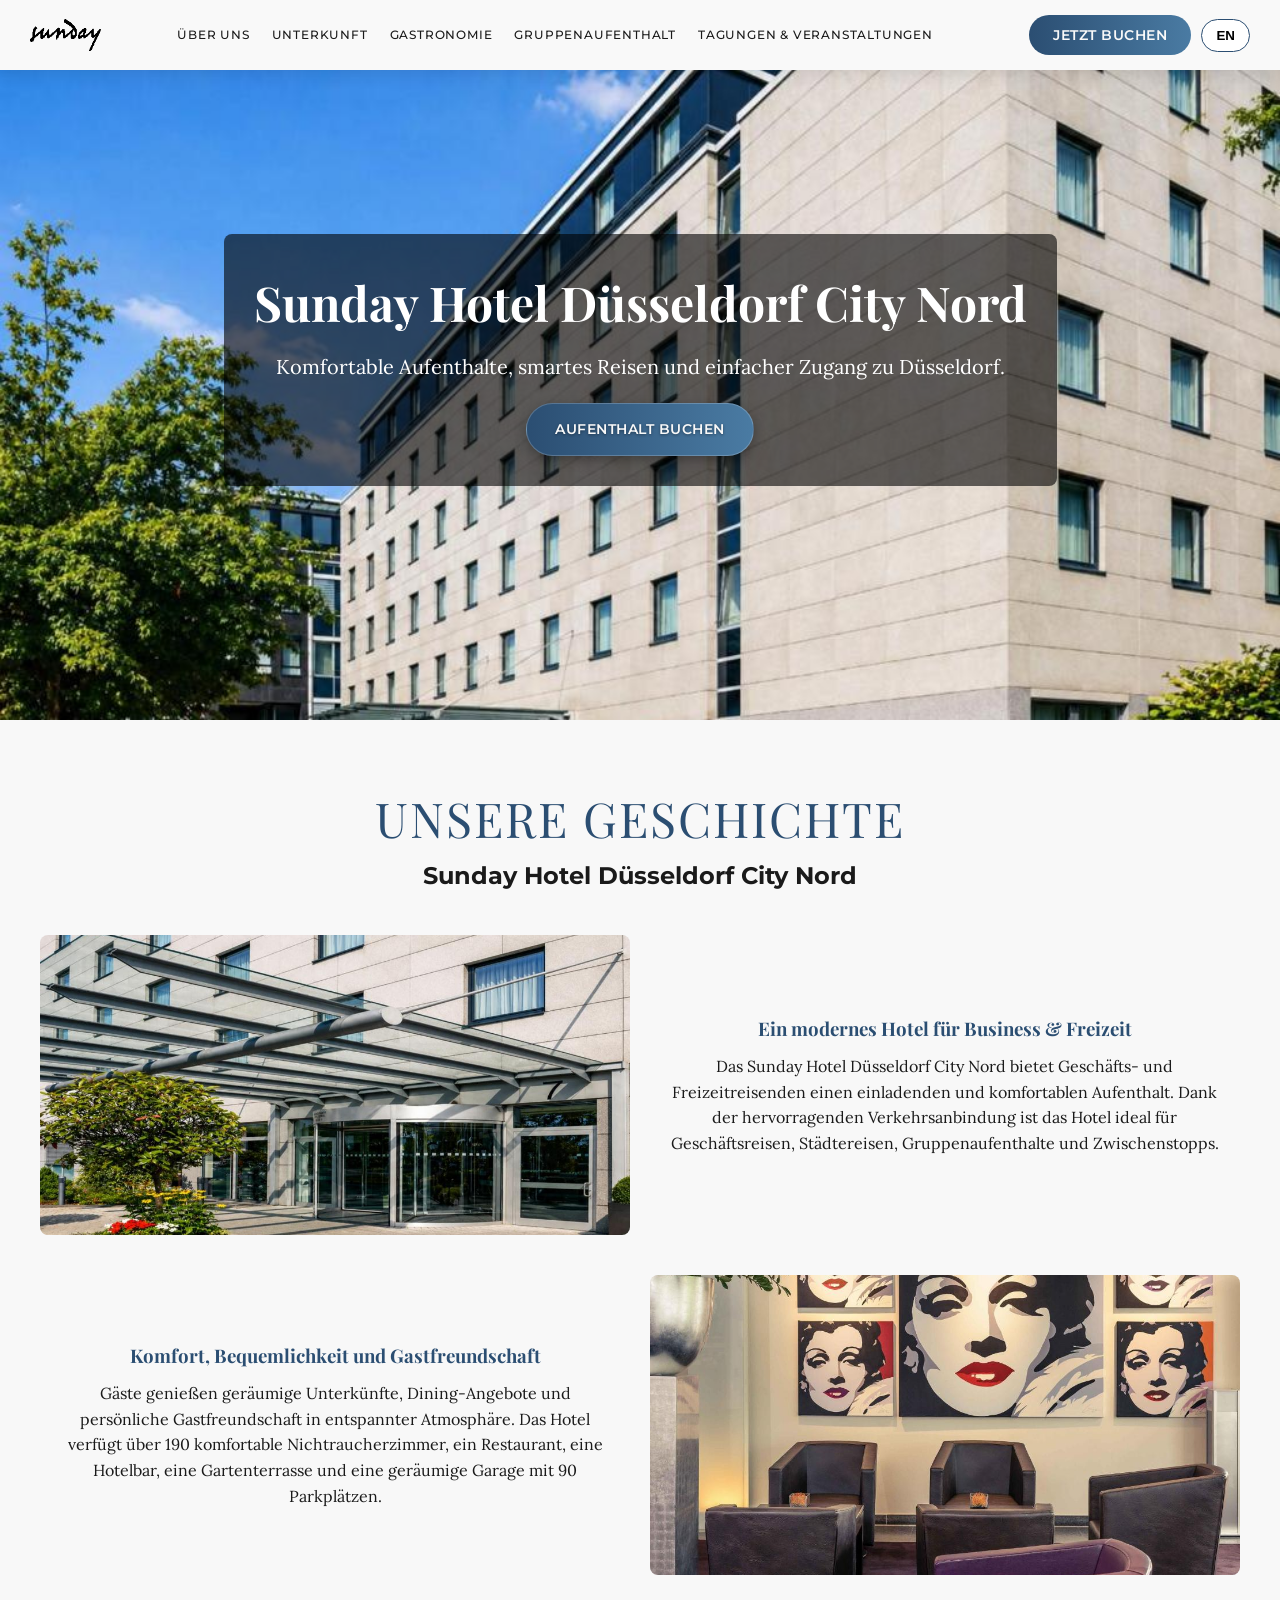
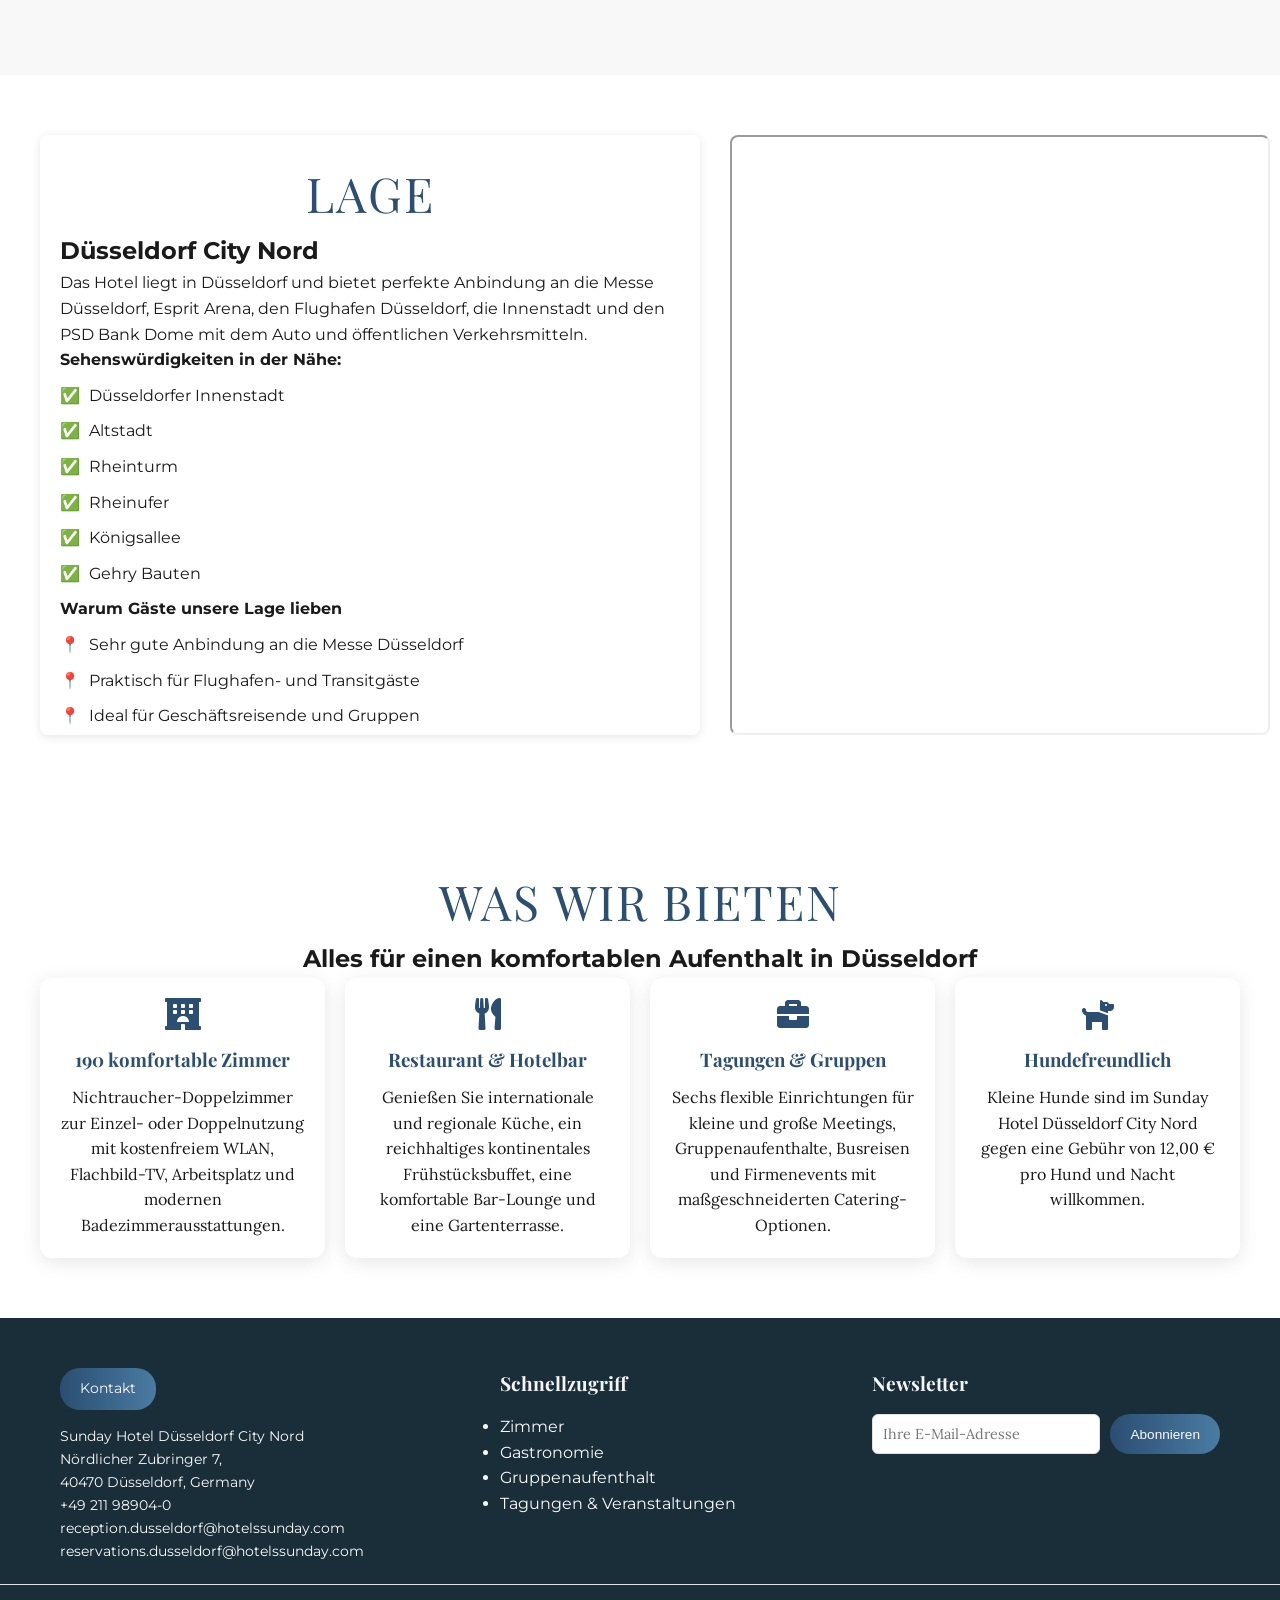
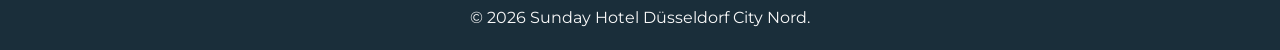
==== commit 3867e3fc: "update the changes" ====
--- a/about.html
+++ b/about.html
@@ -236,57 +236,55 @@
       </div>
     </section>
 
-    <footer class="site-footer">
-      <div class="footer-columns">
-        <div class="footer-column">
-          <a href="contact.html" class="footer-button" data-key="contact_us">Contact Us</a>
-          <address>
-            Sunday Hotel Düsseldorf City Nord<br />
-            Düsseldorf, Germany<br />
-            <a href="tel:+490000000000">+49 000 000000</a><br />
-            <a href="mailto:reception.duesseldorf@hotelssunday.com">reception.duesseldorf@hotelssunday.com</a><br />
-            <a href="mailto:reservations.duesseldorf@hotelssunday.com">reservations.duesseldorf@hotelssunday.com</a>
-          </address>
-        </div>
-
-        <div class="footer-column">
-          <h4 data-key="quick_links">Quick Links</h4>
-
-          <ul>
-            <li><a href="rooms.html" data-key="footer_rooms">Rooms</a></li>
-          <li><a href="dining.html" data-key="footer_dining">Dining</a></li>
+     <footer class="site-footer">
+    <div class="footer-columns">
+      <div class="footer-column">
+        <a href="contact.html" class="footer-button" data-key="contact_us">Contact Us</a>
+        <address>
+          Sunday Hotel Düsseldorf City Nord<br />
+          Nördlicher Zubringer 7,<br/>
+          40470 Düsseldorf, Germany<br />
+          <a href="tel:+49 211 98904-0">+49 211 98904-0</a><br />
+          <a href="mailto:reception.dusseldorf@hotelssunday.com">reception.dusseldorf@hotelssunday.com</a><br />
+          <a href="mailto:reservations.dusseldorf@hotelssunday.com">reservations.dusseldorf@hotelssunday.com</a>
+        </address>
+      </div>
+
+      <div class="footer-column">
+        <h4 data-key="quick_links">Quick Links</h4>
+        <ul>
+          <li><a href="rooms.html" data-key="footer_rooms">Rooms</a></li>
+          <li><a href="gastronomy.html" data-key="footer_dining">Dining</a></li>
           <li><a href="group-stay.html" data-key="footer_groups">Group Stay</a></li>
-          <li><a href="meetings.html" data-key="footer_meetings">Meetings & Events</a></li>
-          </ul>
-        </div>
-
-        <div class="footer-column newsletter">
-          <h4 data-key="newsletter">Newsletter</h4>
-          <form action="#" method="POST" class="newsletter-form">
-            <input
-              type="email"
-              name="email"
-              placeholder="Your email address"
-              required
-              aria-label="Your Email"
-              data-key-placeholder="newsletter_placeholder"
-            />
-            <button class="btn" type="submit" aria-label="Subscribe to Newsletter" data-key="subscribe">
-              Subscribe
-            </button>
-            <input type="hidden" name="_captcha" value="false" />
-            <input type="hidden" name="_subject" value="New Newsletter Signup!" />
-          </form>
-        </div>
-      </div>
-
-      <div class="footer-bottom">
-        <p data-key="footer_copy">
-          © 2026 Sunday Hotel Düsseldorf City Nord.
-        </p>
-    
-      </div>
-    </footer>
+          <li><a href="events.html" data-key="footer_meetings">Meetings & Events</a></li>
+          
+        </ul>
+      </div>
+
+      <div class="footer-column newsletter">
+        <h4 data-key="newsletter">Newsletter</h4>
+        <form action="#" method="POST" class="newsletter-form">
+          <input
+            type="email"
+            name="email"
+            placeholder="Your email address"
+            required
+            aria-label="Your Email"
+            data-key-placeholder="newsletter_placeholder"
+          />
+          <button class="btn" type="submit" aria-label="Subscribe to Newsletter" data-key="subscribe">
+            Subscribe
+          </button>
+          <input type="hidden" name="_captcha" value="false" />
+          <input type="hidden" name="_subject" value="New Newsletter Signup!" />
+        </form>
+      </div>
+    </div>
+
+    <div class="footer-bottom">
+      <p data-key="footer_copy">© 2026 Sunday Hotel Düsseldorf City Nord.</p>
+    </div>
+  </footer>
 
     <script src="script.js"></script>
     <script src="about.js"></script>
